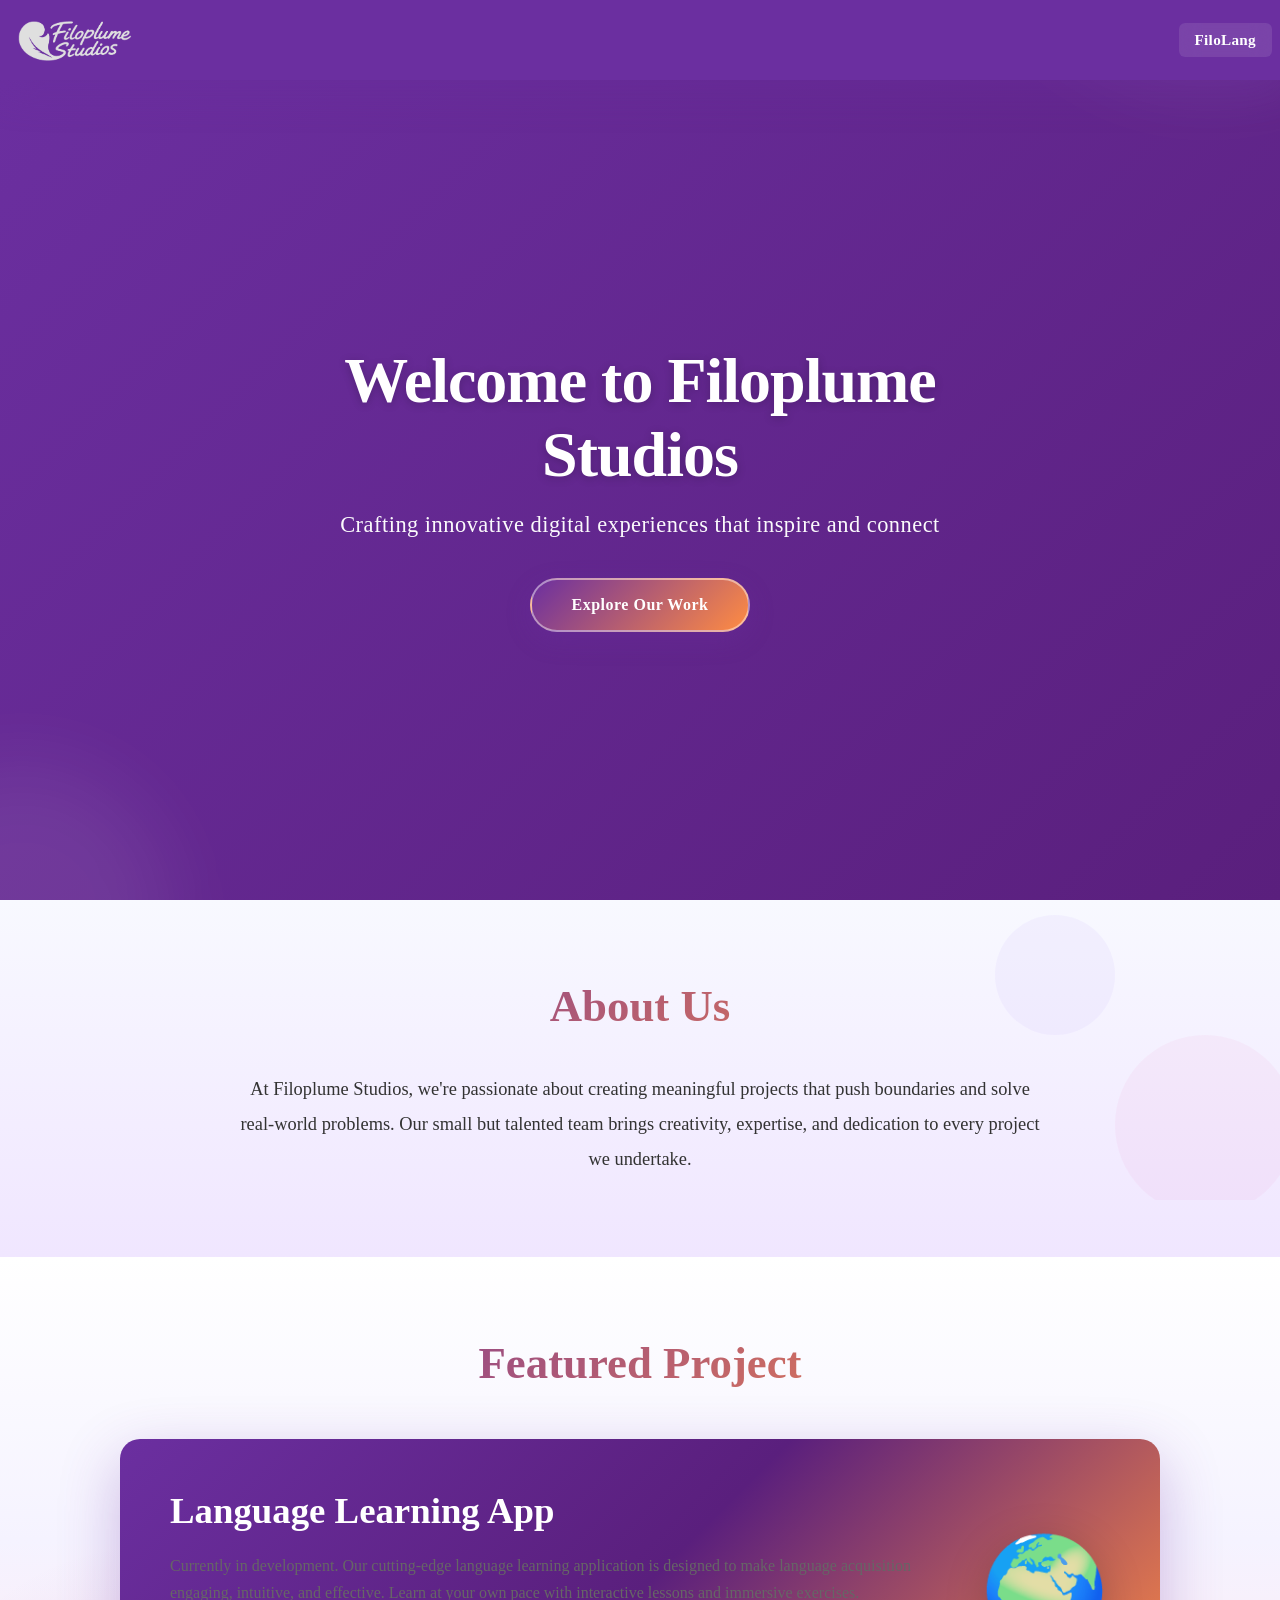
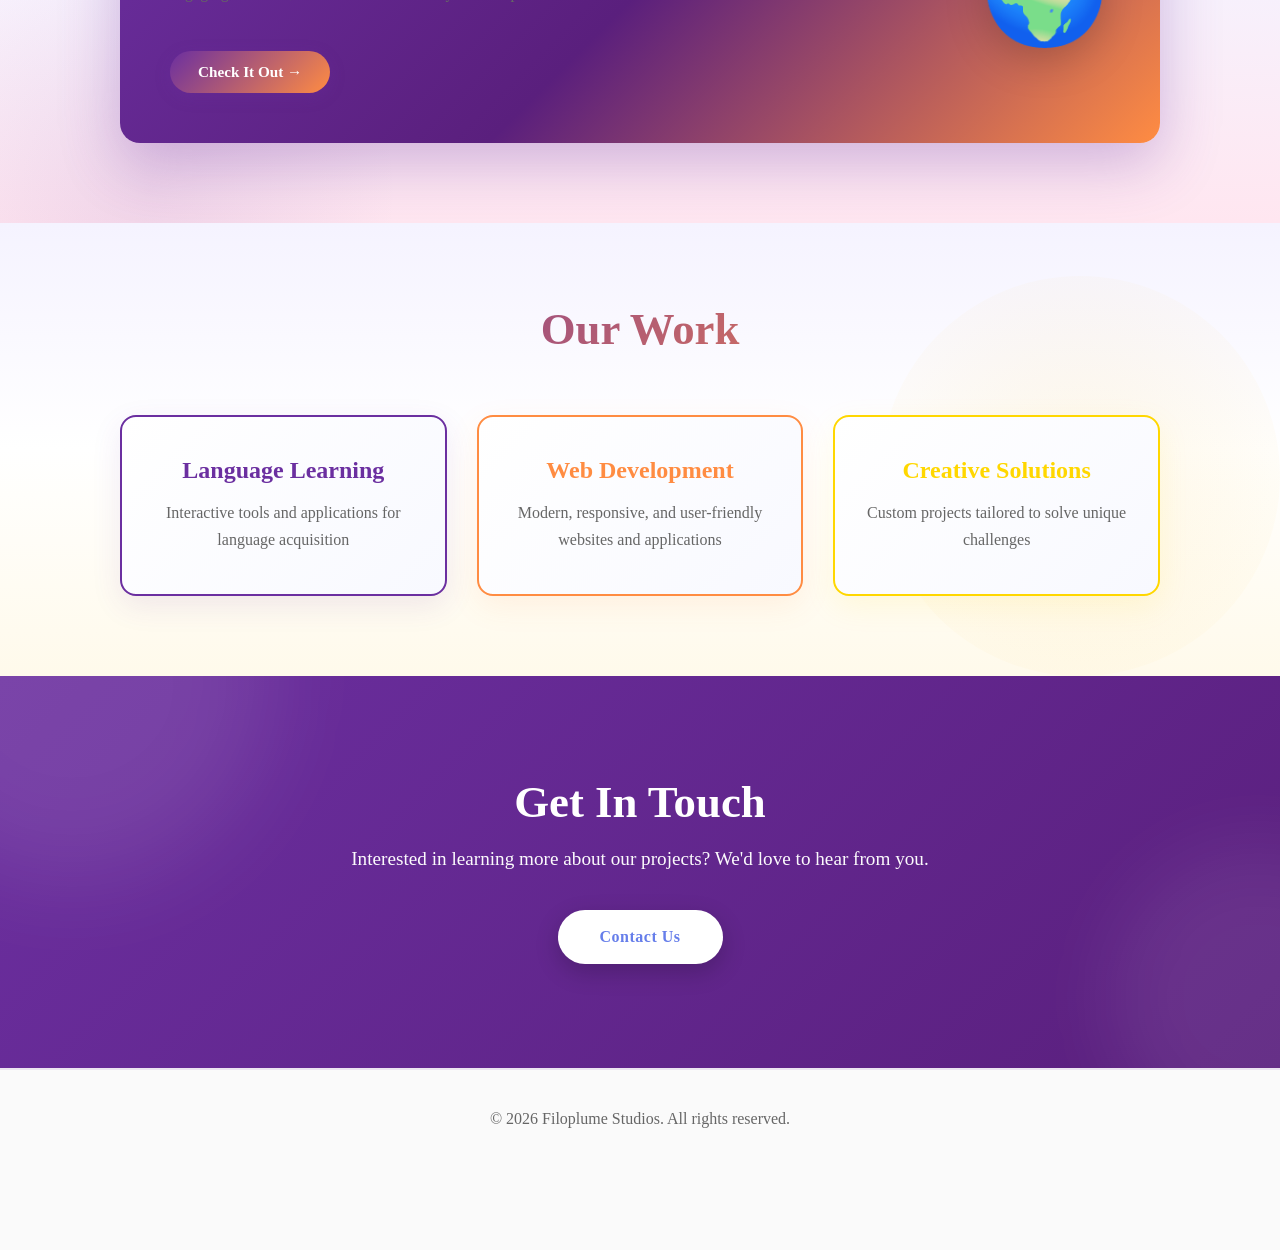
==== index.html @ db3746ba "Site updates: header layout, hero sizing, and study UI refinements" ====
<!DOCTYPE html>
<html lang="en" dir="ltr">
  <head>
    <meta charset="utf-8">
    <title>Filoplume</title>
    <!-- JQuery -->
    <script src="https://ajax.googleapis.com/ajax/libs/jquery/3.5.1/jquery.min.js"></script>
    <!-- Links -->
    <link rel="icon" href="images/favicon.png">
    <link rel="stylesheet" href="css/calico007.css">
    <link rel="stylesheet" href="css/main.css">
    <!-- scripts -->
    <script src="js/calico007.js"></script>
    <script src="js/main.js"></script>
  </head>
  <body>
    <header>
      <div>
        <h1>
          <a href="index.html" aria-label="Filoplume Studios home">
            <img src="images/filoplume-studios-title.png" alt="Filoplume Studios" class="header-title-image">
          </a>
        </h1>
      </div>
      <nav>
        <a href="pages/lang.html">FiloLang</a>
      </nav>
    </header>
    <main>
      <!-- Hero Section -->
      <section class="hero">
        <div class="hero-content">
          <h2>Welcome to Filoplume Studios</h2>
          <p>Crafting innovative digital experiences that inspire and connect</p>
          <a href="#projects" class="cta-button">Explore Our Work</a>
        </div>
      </section>

      <!-- About Section -->
      <section class="about">
        <div class="container">
          <h2>About Us</h2>
          <p>At Filoplume Studios, we're passionate about creating meaningful projects that push boundaries and solve real-world problems. Our small but talented team brings creativity, expertise, and dedication to every project we undertake.</p>
        </div>
      </section>

      <!-- Featured Project Section -->
      <section class="featured-project" id="projects">
        <div class="container">
          <h2>Featured Project</h2>
          <div class="project-card featured">
            <div class="project-content">
              <h3>Language Learning App</h3>
              <p>Currently in development. Our cutting-edge language learning application is designed to make language acquisition engaging, intuitive, and effective. Learn at your own pace with interactive lessons and immersive exercises.</p>
              <a href="pages/lang.html" class="project-link">Check It Out →</a>
            </div>
            <div class="project-icon">🌍</div>
          </div>
        </div>
      </section>

      <!-- Projects Grid Section -->
      <section class="projects-grid">
        <div class="container">
          <h2>Our Work</h2>
          <div class="grid">
            <div class="project-card">
              <h4>Language Learning</h4>
              <p>Interactive tools and applications for language acquisition</p>
            </div>
            <div class="project-card">
              <h4>Web Development</h4>
              <p>Modern, responsive, and user-friendly websites and applications</p>
            </div>
            <div class="project-card">
              <h4>Creative Solutions</h4>
              <p>Custom projects tailored to solve unique challenges</p>
            </div>
          </div>
        </div>
      </section>

      <!-- Call to Action Section -->
      <section class="cta-section">
        <div class="container">
          <h2>Get In Touch</h2>
          <p>Interested in learning more about our projects? We'd love to hear from you.</p>
          <a href="mailto:hello@filoplume.studio" class="cta-button">Contact Us</a>
        </div>
      </section>
    </main>

    <footer>
      <div class="container">
        <p>&copy; 2026 Filoplume Studios. All rights reserved.</p>
      </div>
    </footer>
  </body>
</html>
---- css/calico007.css ----
@import url("https://fonts.googleapis.com/css2?family=Raleway:wght@300;600&display=swap");
@import url("https://fonts.googleapis.com/css2?family=EB+Garamond:wght@400;700&display=swap");
* {
  margin: 0;
}

body {
  color: var(--main-text);
  min-height: 100vh;
  background-color: var(--main-background);
}

a {
  color: inherit;
  text-decoration: none;
}

header {
  position: fixed;
  width: 100%;
  top: 0;
  display: flex;
  flex-direction: column;
  align-items: center;
  padding: 10px 0;
  background-color: var(--header-background);
  border-bottom: 1px solid var(--light-text);
}
header h1 {
  margin: 0;
  margin-bottom: 5px;
}
header nav a {
  padding: 0 4px;
}

main {
  background-color: var(--main-background);
  padding-top: 120px;
  flex: auto;
}

footer {
  padding: 20px;
  min-height: 100px;
  min-width: 100px;
}

img {
  max-width: 100vw;
  max-height: 100vh;
}

/*# sourceMappingURL=calico007.css.map */
---- css/main.css ----
/* ============================================
   MODERN CREATIVE COLOR PALETTE
   ============================================ */
:root {
  --royal-purple: #6B2FA0;
  --vibrant-orange: #FF8C42;
  --gold-yellow: #FFD700;
  --deep-purple: #5A1F7D;
  --light-gold: #FFF8DC;
  --orange-accent: #FF6B35;
  --purple-accent: #8B3FA0;
  --header-height: 80px;
}

/* ============================================
   MODERN HEADER
   ============================================ */
header {
  background: #6B2FA0 !important;
  border-bottom: none !important;
  box-shadow: 0 10px 40px rgba(107, 47, 160, 0.3);
  padding: 15px 0 !important;
  position: fixed;
  width: 100%;
  top: 0;
  left: 0;
  right: 0;
  z-index: 1000;
  display: flex;
  flex-direction: row !important;
  flex-wrap: nowrap !important;
  align-items: center;
  justify-content: space-between;
  gap: 8px;
  padding-left: 8px !important;
  padding-right: 8px !important;
  box-sizing: border-box;
}

header h1 {
  margin: 0 !important;
  font-size: 1.8rem;
  font-weight: 700;
  letter-spacing: -0.5px;
}

header > div {
  display: flex;
  align-items: center;
  margin-right: auto;
}

.header-title-image {
  display: block;
  height: 50px;
  width: auto;
  max-width: min(300px, 54vw);
  object-fit: contain;
  object-position: left center;
  margin-left: 6px;
}

header h1 a {
  background: linear-gradient(135deg, white 0%, rgba(255, 255, 255, 0.95) 100%);
  -webkit-background-clip: text;
  -webkit-text-fill-color: transparent;
  background-clip: text;
  transition: all 0.3s ease;
  text-decoration: none;
  font-weight: 700;
}

header h1 a:hover {
  filter: brightness(1.1);
}

header nav {
  display: flex;
  gap: 10px;
  margin-left: 8px;
  flex-shrink: 0;
  justify-content: flex-end;
}

@media (max-width: 768px) {
  header {
    padding-left: 6px !important;
    padding-right: 6px !important;
    gap: 8px;
  }

  .header-title-image {
    height: 36px;
    max-width: min(200px, 52vw);
    margin-left: 4px;
  }

  header nav a {
    padding: 7px 9px;
    font-size: 0.84rem;
  }
}

header nav a {
  color: white;
  text-decoration: none;
  font-weight: 600;
  padding: 8px 16px;
  border-radius: 6px;
  transition: all 0.3s cubic-bezier(0.4, 0, 0.2, 1);
  font-size: 0.95rem;
  letter-spacing: 0.3px;
  position: relative;
  overflow: hidden;
  background: rgba(255, 255, 255, 0.1);
  backdrop-filter: blur(10px);
}

header nav a::before {
  content: '';
  position: absolute;
  top: 50%;
  left: 50%;
  width: 0;
  height: 0;
  border-radius: 50%;
  background: rgba(255, 255, 255, 0.3);
  transform: translate(-50%, -50%);
  transition: width 0.6s ease, height 0.6s ease;
}

header nav a:hover::before {
  width: 300px;
  height: 300px;
}

header nav a:hover {
  background: rgba(255, 255, 255, 0.25);
  transform: translateY(-2px);
  box-shadow: 0 8px 16px rgba(0, 0, 0, 0.2);
}

/* Container */
.container {
  max-width: 1040px;
  margin: 0 auto;
  padding: 0 20px;
}

/* ============================================
   HERO SECTION - MODERN GRADIENT BACKGROUND
   ============================================ */
.hero {
  background: linear-gradient(135deg, #6B2FA0 0%, #5A1F7D 25%, #FF8C42 50%, #FFD700 75%, #FF6B35 100%);
  background-size: 400% 400%;
  animation: gradient-shift 15s ease infinite;
  color: white;
  padding: 28px 20px;
  text-align: center;
  height: calc(100dvh - var(--header-height));
  min-height: calc(100dvh - var(--header-height));
  display: flex;
  align-items: center;
  justify-content: center;
  position: relative;
  overflow: hidden;
  box-sizing: border-box;
}

main {
  padding-top: var(--header-height) !important;
}

.hero::before {
  content: '';
  position: absolute;
  top: -50%;
  right: -10%;
  width: 400px;
  height: 400px;
  background: rgba(255, 255, 255, 0.1);
  border-radius: 50%;
  filter: blur(50px);
}

.hero::after {
  content: '';
  position: absolute;
  bottom: -20%;
  left: -10%;
  width: 300px;
  height: 300px;
  background: rgba(255, 255, 255, 0.08);
  border-radius: 50%;
  filter: blur(40px);
}

@keyframes gradient-shift {
  0% { background-position: 0% 50%; }
  50% { background-position: 100% 50%; }
  100% { background-position: 0% 50%; }
}

.hero-content {
  max-width: 700px;
  position: relative;
  z-index: 1;
  animation: fade-up 0.8s ease;
}

@keyframes fade-up {
  from {
    opacity: 0;
    transform: translateY(30px);
  }
  to {
    opacity: 1;
    transform: translateY(0);
  }
}

.hero h2 {
  font-size: 4rem;
  margin-bottom: 20px;
  font-weight: 700;
  letter-spacing: -1px;
  text-shadow: 0 2px 10px rgba(0, 0, 0, 0.2);
}

.hero p {
  font-size: 1.4rem;
  margin-bottom: 40px;
  opacity: 0.98;
  font-weight: 300;
  letter-spacing: 0.5px;
}

/* ============================================
   ABOUT SECTION - SOFT GRADIENT
   ============================================ */
.about {
  padding: 80px 20px;
  background: linear-gradient(180deg, #f8f9ff 0%, #f0e6ff 100%);
  position: relative;
}

.about::before {
  content: '';
  position: absolute;
  top: 0;
  right: 0;
  width: 300px;
  height: 300px;
  background: url('data:image/svg+xml,<svg xmlns="http://www.w3.org/2000/svg" viewBox="0 0 100 100"><circle cx="25" cy="25" r="20" fill="%238B5CF6" opacity="0.1"/><circle cx="75" cy="75" r="30" fill="%23EC4899" opacity="0.1"/></svg>');
  opacity: 0.5;
  pointer-events: none;
}

.about h2 {
  font-size: 2.8rem;
  margin-bottom: 40px;
  text-align: center;
  background: linear-gradient(135deg, #6B2FA0 0%, #FF8C42 100%);
  -webkit-background-clip: text;
  -webkit-text-fill-color: transparent;
  background-clip: text;
  font-weight: 700;
}

.about p {
  font-size: 1.15rem;
  line-height: 1.9;
  text-align: center;
  max-width: 800px;
  margin: 0 auto;
  color: #333;
  font-weight: 400;
}

/* ============================================
   FEATURED PROJECT SECTION
   ============================================ */
.featured-project {
  padding: 80px 20px;
  background: linear-gradient(180deg, #ffffff 0%, #f5f3ff 50%, #ffe6f0 100%);
  position: relative;
}

.featured-project::before {
  content: '';
  position: absolute;
  top: 50%;
  left: -100px;
  width: 500px;
  height: 500px;
  background: radial-gradient(circle, rgba(107, 47, 160, 0.1) 0%, transparent 70%);
  border-radius: 50%;
  pointer-events: none;
}

.featured-project h2 {
  font-size: 2.8rem;
  margin-bottom: 50px;
  text-align: center;
  background: linear-gradient(135deg, #6B2FA0 0%, #FF8C42 100%);
  -webkit-background-clip: text;
  -webkit-text-fill-color: transparent;
  background-clip: text;
  font-weight: 700;
}

.project-card.featured {
  display: flex;
  align-items: center;
  justify-content: space-between;
  background: linear-gradient(135deg, #6B2FA0 0%, #5A1F7D 50%, #FF8C42 100%);
  border: none;
  border-radius: 20px;
  padding: 50px;
  gap: 50px;
  box-shadow: 0 20px 60px rgba(107, 47, 160, 0.3);
  transition: all 0.4s cubic-bezier(0.4, 0, 0.2, 1);
  position: relative;
  overflow: hidden;
}

.project-card.featured::before {
  content: '';
  position: absolute;
  top: -50%;
  right: -50%;
  width: 400px;
  height: 400px;
  background: radial-gradient(circle, rgba(255, 255, 255, 0.1), transparent);
  border-radius: 50%;
  pointer-events: none;
}

.project-card.featured:hover {
  transform: translateY(-10px) scale(1.02);
  box-shadow: 0 30px 80px rgba(107, 47, 160, 0.4);
}

.project-content {
  flex: 1;
  position: relative;
  z-index: 1;
}

.project-content h3 {
  font-size: 2.3rem;
  margin-bottom: 20px;
  color: white;
  font-weight: 700;
}

.project-content p {
  font-size: 1.05rem;
  line-height: 1.8;
  color: rgba(255, 255, 255, 0.95);
  margin-bottom: 25px;
  font-weight: 300;
}

.project-icon {
  font-size: 6.5rem;
  flex-shrink: 0;
  filter: drop-shadow(0 10px 20px rgba(0, 0, 0, 0.2));
  animation: float 3s ease-in-out infinite;
}

@keyframes float {
  0%, 100% { transform: translateY(0px); }
  50% { transform: translateY(-20px); }
}

/* ============================================
   PROJECTS GRID SECTION
   ============================================ */
.projects-grid {
  padding: 80px 20px;
  background: linear-gradient(180deg, #f5f3ff 0%, #ffffff 50%, #fffaeb 100%);
  position: relative;
}

.projects-grid::after {
  content: '';
  position: absolute;
  bottom: 0;
  right: 0;
  width: 400px;
  height: 400px;
  background: radial-gradient(circle, rgba(251, 191, 36, 0.1), transparent);
  border-radius: 50%;
  pointer-events: none;
}

.projects-grid h2 {
  font-size: 2.8rem;
  margin-bottom: 60px;
  text-align: center;
  background: linear-gradient(135deg, #6B2FA0 0%, #FF8C42 100%);
  -webkit-background-clip: text;
  -webkit-text-fill-color: transparent;
  background-clip: text;
  font-weight: 700;
}

.grid {
  display: grid;
  grid-template-columns: repeat(auto-fit, minmax(280px, 1fr));
  gap: 30px;
  position: relative;
  z-index: 1;
}

.grid .project-card {
  background: linear-gradient(135deg, #ffffff 0%, #f8f9ff 100%);
  border: 2px solid transparent;
  border-radius: 16px;
  padding: 40px 30px;
  text-align: center;
  transition: all 0.4s cubic-bezier(0.4, 0, 0.2, 1);
  position: relative;
  overflow: hidden;
  background-clip: padding-box;
}

.grid .project-card::before {
  content: '';
  position: absolute;
  top: 0;
  left: 0;
  right: 0;
  bottom: 0;
  background: linear-gradient(135deg, 
    rgba(102, 126, 234, 0.05) 0%, 
    rgba(240, 147, 251, 0.05) 100%);
  opacity: 0;
  transition: opacity 0.4s ease;
  border-radius: 16px;
}

.grid .project-card:nth-child(1) {
  border-color: #6B2FA0;
  box-shadow: 0 10px 30px rgba(107, 47, 160, 0.1);
}

.grid .project-card:nth-child(2) {
  border-color: #FF8C42;
  box-shadow: 0 10px 30px rgba(255, 140, 66, 0.1);
}

.grid .project-card:nth-child(3) {
  border-color: #FFD700;
  box-shadow: 0 10px 30px rgba(255, 215, 0, 0.1);
}

.grid .project-card:hover {
  transform: translateY(-15px);
  border-color: currentColor;
}

.grid .project-card:hover::before {
  opacity: 1;
}

.grid .project-card:nth-child(1):hover {
  box-shadow: 0 25px 50px rgba(107, 47, 160, 0.25);
}

.grid .project-card:nth-child(2):hover {
  box-shadow: 0 25px 50px rgba(255, 140, 66, 0.25);
}

.grid .project-card:nth-child(3):hover {
  box-shadow: 0 25px 50px rgba(255, 215, 0, 0.25);
}

.project-card h4 {
  font-size: 1.5rem;
  margin-bottom: 15px;
  color: #333;
  font-weight: 700;
  position: relative;
  z-index: 1;
}

.grid .project-card:nth-child(1) h4 {
  color: #6B2FA0;
}

.grid .project-card:nth-child(2) h4 {
  color: #FF8C42;
}

.grid .project-card:nth-child(3) h4 {
  color: #FFD700;
}

.project-card p {
  font-size: 1rem;
  line-height: 1.7;
  color: #666;
  opacity: 1;
  position: relative;
  z-index: 1;
}

/* ============================================
   CALL TO ACTION BUTTONS
   ============================================ */
.cta-button {
  display: inline-block;
  background: linear-gradient(135deg, #6B2FA0 0%, #FF8C42 100%);
  color: white;
  padding: 16px 40px;
  border-radius: 50px;
  text-decoration: none;
  font-weight: 700;
  transition: all 0.4s cubic-bezier(0.4, 0, 0.2, 1);
  border: 2px solid transparent;
  font-size: 1rem;
  letter-spacing: 0.5px;
  position: relative;
  overflow: hidden;
  box-shadow: 0 8px 24px rgba(107, 47, 160, 0.3);
}

.hero .cta-button {
  border: 2px solid rgba(255, 255, 255, 0.45);
}

.hero .cta-button:hover {
  border-color: rgba(255, 255, 255, 0.7);
}

.cta-button::before {
  content: '';
  position: absolute;
  top: 0;
  left: -100%;
  width: 100%;
  height: 100%;
  background: linear-gradient(90deg, transparent, rgba(255, 255, 255, 0.3), transparent);
  transition: left 0.6s ease;
}

.cta-button:hover::before {
  left: 100%;
}

.cta-button:hover {
  transform: translateY(-3px);
  box-shadow: 0 12px 32px rgba(107, 47, 160, 0.4);
}

.project-link {
  display: inline-block;
  background: linear-gradient(135deg, #6B2FA0 0%, #FF8C42 100%);
  color: white;
  text-decoration: none;
  font-weight: 700;
  margin-top: 20px;
  padding: 12px 28px;
  border-radius: 50px;
  transition: all 0.3s ease;
  font-size: 0.95rem;
  box-shadow: 0 4px 15px rgba(107, 47, 160, 0.25);
}

.project-link:hover {
  transform: translateX(5px);
  box-shadow: 0 8px 24px rgba(107, 47, 160, 0.35);
}

/* ============================================
   CTA SECTION - VIBRANT FINALE
   ============================================ */
.cta-section {
  padding: 100px 20px;
  background: linear-gradient(135deg, #6B2FA0 0%, #5A1F7D 25%, #FF8C42 50%, #FFD700 75%, #FF6B35 100%);
  background-size: 400% 400%;
  animation: gradient-shift 15s ease infinite;
  color: white;
  text-align: center;
  position: relative;
  overflow: hidden;
}

.cta-section::before {
  content: '';
  position: absolute;
  top: -50%;
  left: -10%;
  width: 400px;
  height: 400px;
  background: rgba(255, 255, 255, 0.1);
  border-radius: 50%;
  filter: blur(50px);
}

.cta-section::after {
  content: '';
  position: absolute;
  bottom: -20%;
  right: -10%;
  width: 300px;
  height: 300px;
  background: rgba(255, 255, 255, 0.08);
  border-radius: 50%;
  filter: blur(40px);
}

.cta-section h2 {
  font-size: 2.8rem;
  margin-bottom: 20px;
  font-weight: 700;
  position: relative;
  z-index: 1;
}

.cta-section p {
  font-size: 1.2rem;
  margin-bottom: 40px;
  opacity: 0.98;
  position: relative;
  z-index: 1;
  font-weight: 300;
}

.cta-section .cta-button {
  background: white;
  color: #667eea;
  box-shadow: 0 8px 24px rgba(0, 0, 0, 0.2);
}

.cta-section .cta-button:hover {
  background: rgba(255, 255, 255, 0.95);
  box-shadow: 0 12px 32px rgba(0, 0, 0, 0.3);
}

/* ============================================
   FOOTER
   ============================================ */
footer {
  padding: 40px 20px;
  text-align: center;
  border-top: 2px solid rgba(107, 47, 160, 0.1);
  color: #666;
  background: #fafafa;
  font-weight: 500;
}

footer p {
  margin: 0;
}

/* ============================================
   RESPONSIVE DESIGN
   ============================================ */
@media (max-width: 768px) {
  :root {
    --header-height: 64px;
  }

  .hero {
    padding: 20px 16px;
    height: calc(100dvh - var(--header-height));
    min-height: calc(100dvh - var(--header-height));
  }

  .hero h2 {
    font-size: 2.3rem;
  }

  .hero p {
    font-size: 1.1rem;
  }

  .project-card.featured {
    flex-direction: column;
    padding: 30px;
    gap: 20px;
  }

  .project-icon {
    font-size: 4rem;
  }

  .about h2,
  .featured-project h2,
  .projects-grid h2,
  .cta-section h2 {
    font-size: 1.8rem;
  }

  .project-content h3 {
    font-size: 1.6rem;
  }

  .project-card h4 {
    font-size: 1.2rem;
  }
}

/*# sourceMappingURL=main.css.map */
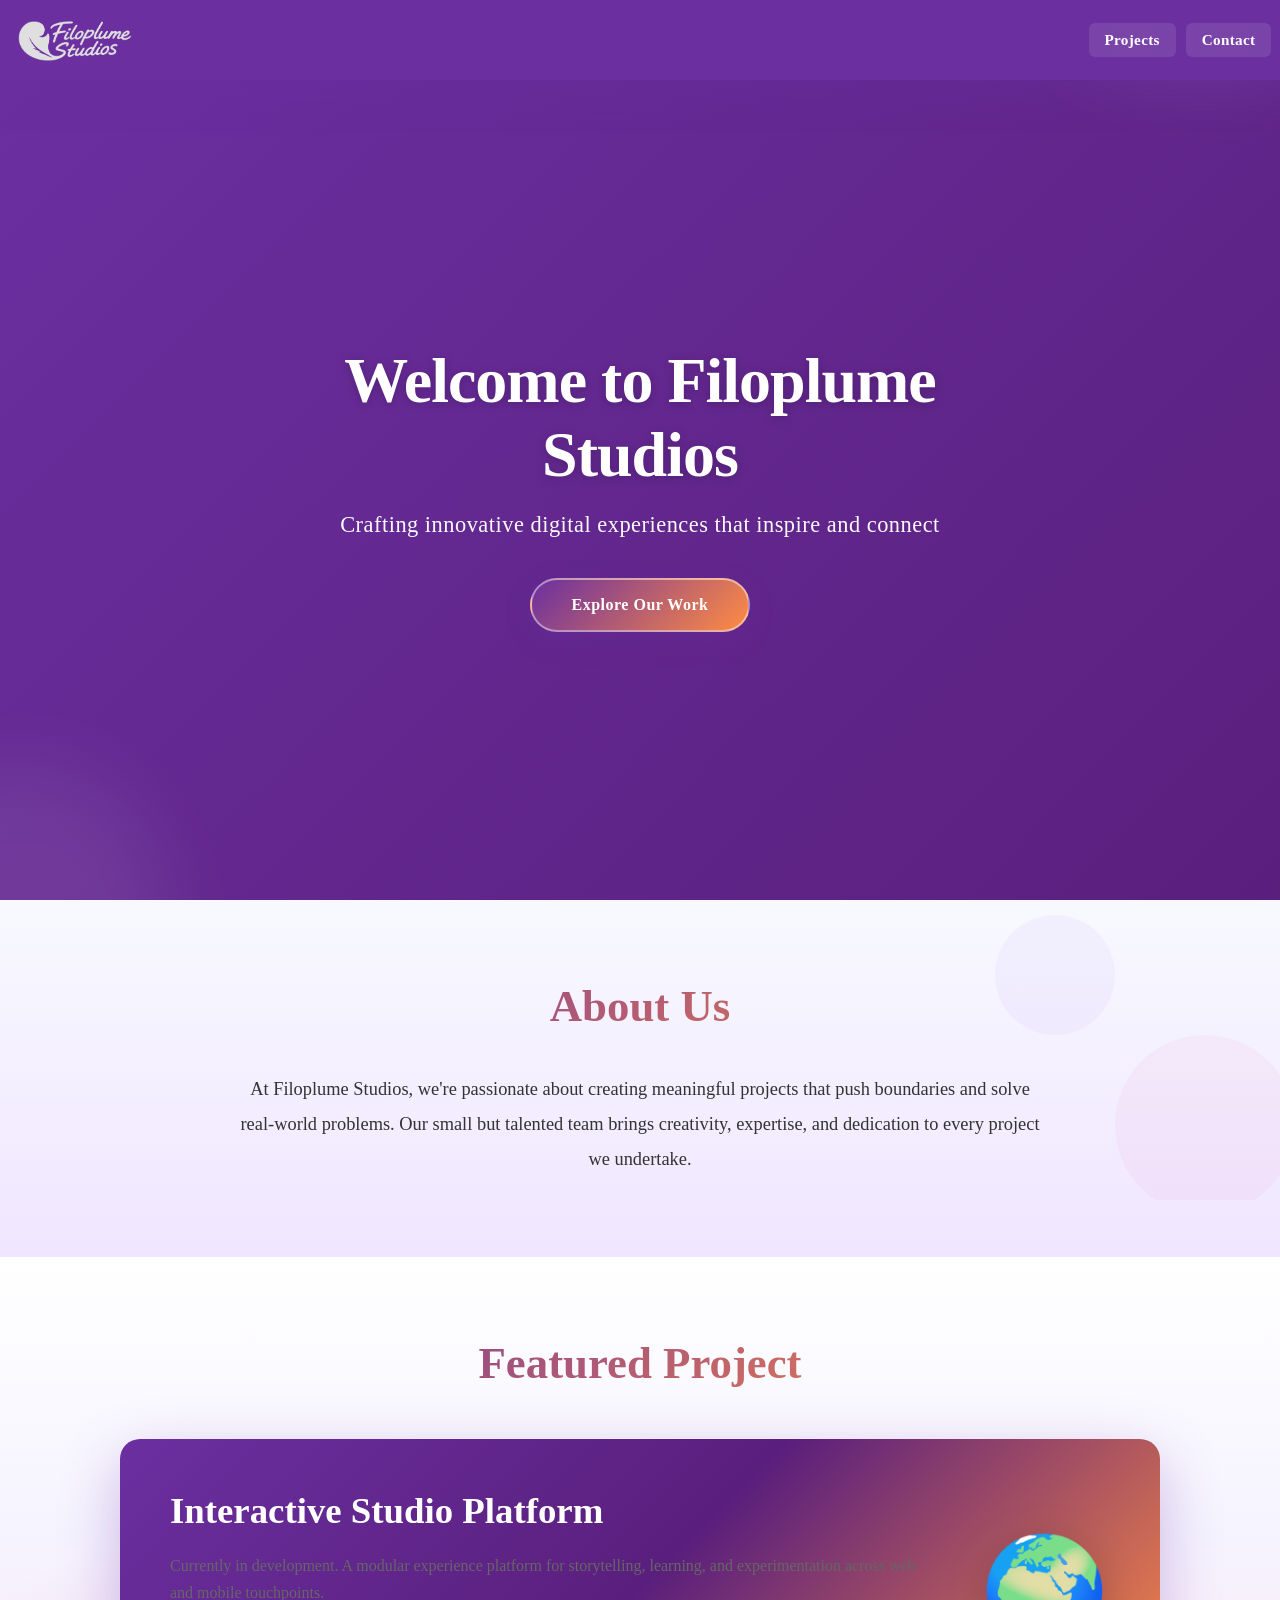
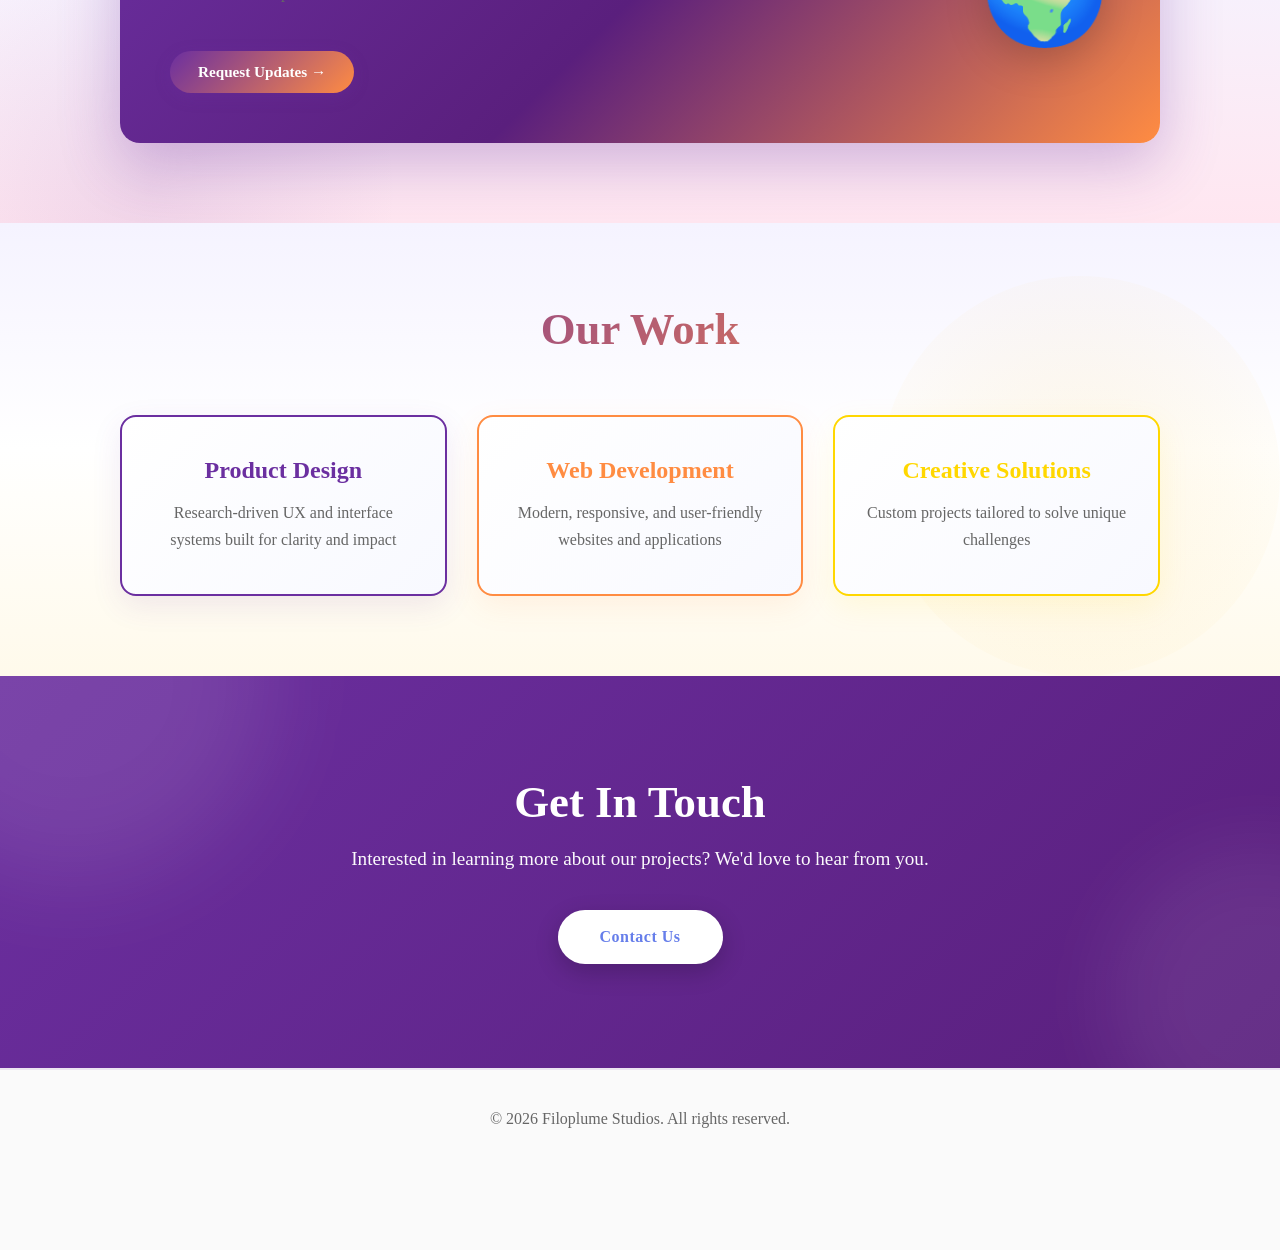
==== commit dd8b1827: "Separate Quillexica app and decouple from Filoplume main site" ====
--- a/index.html
+++ b/index.html
@@ -2,7 +2,8 @@
 <html lang="en" dir="ltr">
   <head>
     <meta charset="utf-8">
-    <title>Filoplume</title>
+    <meta name="viewport" content="width=device-width, initial-scale=1.0">
+    <title>Filoplume Studios</title>
     <!-- JQuery -->
     <script src="https://ajax.googleapis.com/ajax/libs/jquery/3.5.1/jquery.min.js"></script>
     <!-- Links -->
@@ -23,7 +24,8 @@
         </h1>
       </div>
       <nav>
-        <a href="pages/lang.html">FiloLang</a>
+        <a href="#projects">Projects</a>
+        <a href="#contact">Contact</a>
       </nav>
     </header>
     <main>
@@ -50,9 +52,9 @@
           <h2>Featured Project</h2>
           <div class="project-card featured">
             <div class="project-content">
-              <h3>Language Learning App</h3>
-              <p>Currently in development. Our cutting-edge language learning application is designed to make language acquisition engaging, intuitive, and effective. Learn at your own pace with interactive lessons and immersive exercises.</p>
-              <a href="pages/lang.html" class="project-link">Check It Out →</a>
+              <h3>Interactive Studio Platform</h3>
+              <p>Currently in development. A modular experience platform for storytelling, learning, and experimentation across web and mobile touchpoints.</p>
+              <a href="#contact" class="project-link">Request Updates →</a>
             </div>
             <div class="project-icon">🌍</div>
           </div>
@@ -65,8 +67,8 @@
           <h2>Our Work</h2>
           <div class="grid">
             <div class="project-card">
-              <h4>Language Learning</h4>
-              <p>Interactive tools and applications for language acquisition</p>
+              <h4>Product Design</h4>
+              <p>Research-driven UX and interface systems built for clarity and impact</p>
             </div>
             <div class="project-card">
               <h4>Web Development</h4>
@@ -81,7 +83,7 @@
       </section>
 
       <!-- Call to Action Section -->
-      <section class="cta-section">
+      <section class="cta-section" id="contact">
         <div class="container">
           <h2>Get In Touch</h2>
           <p>Interested in learning more about our projects? We'd love to hear from you.</p>
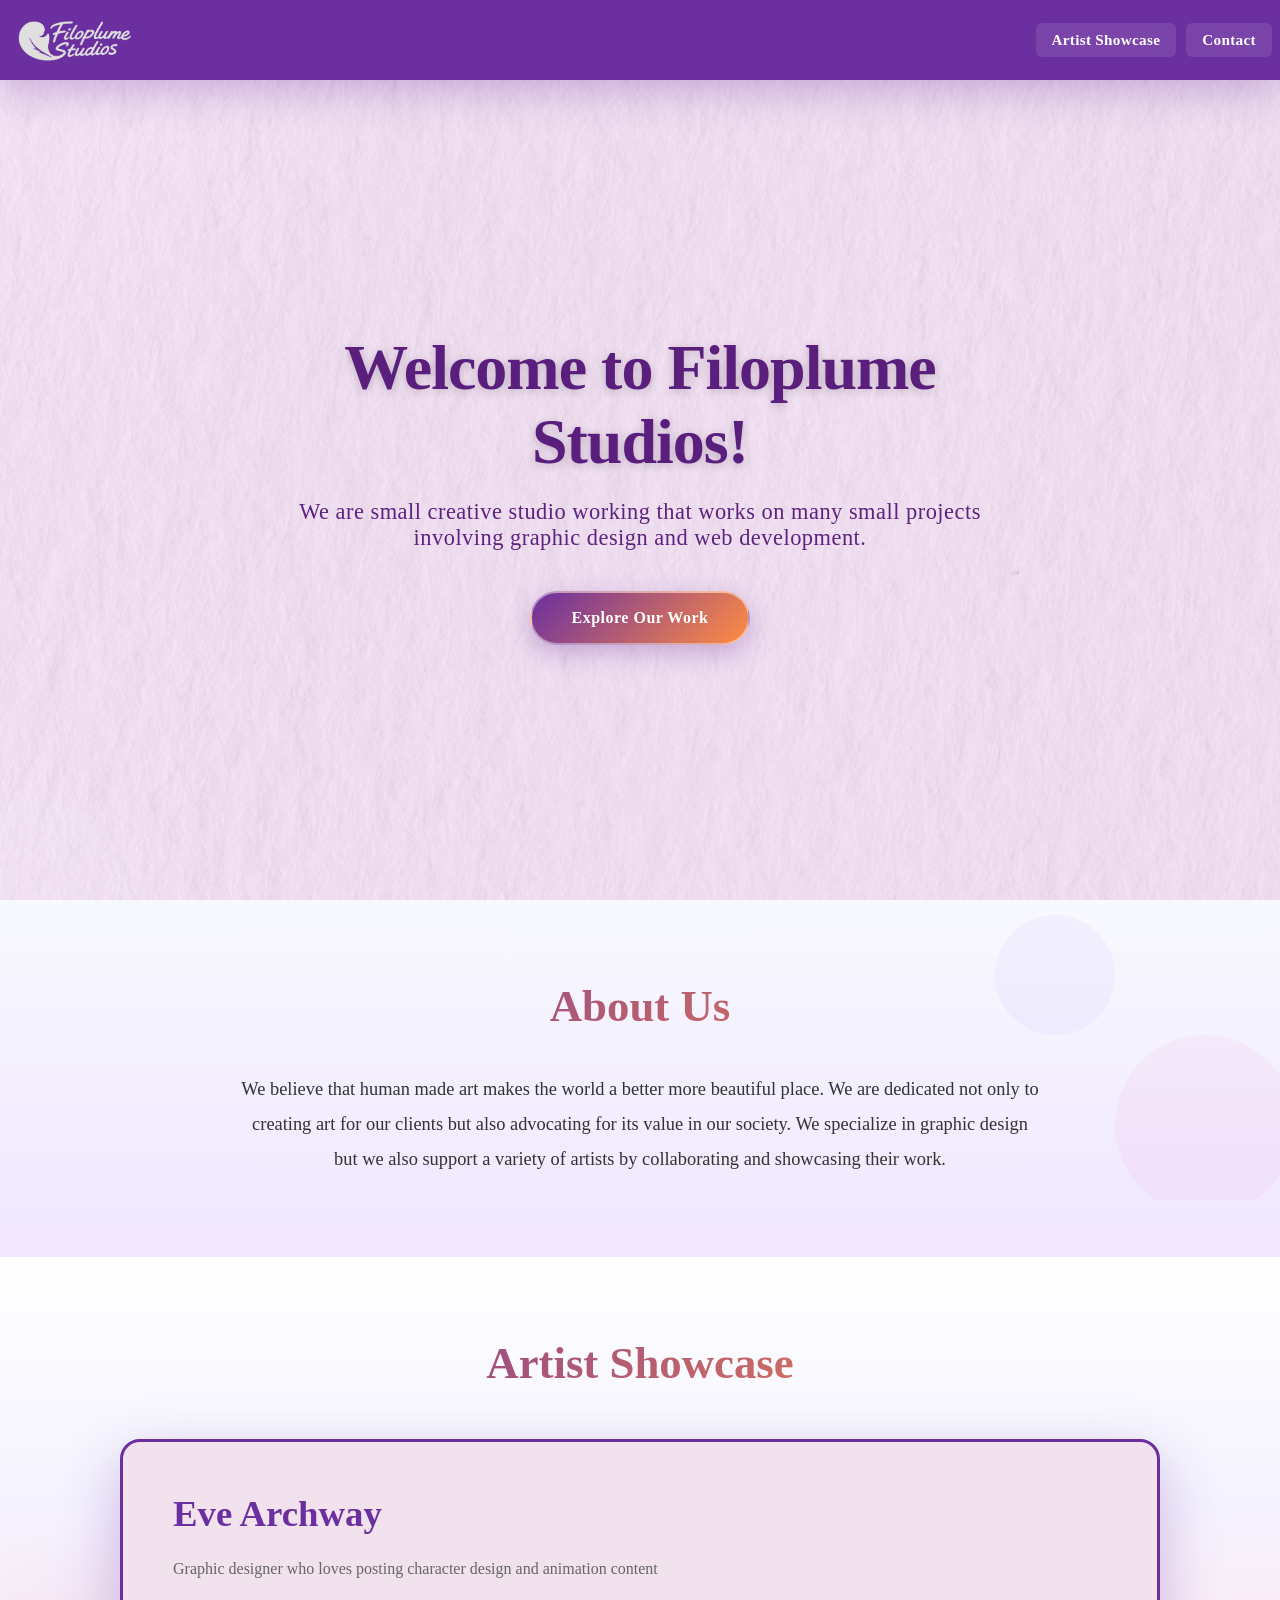
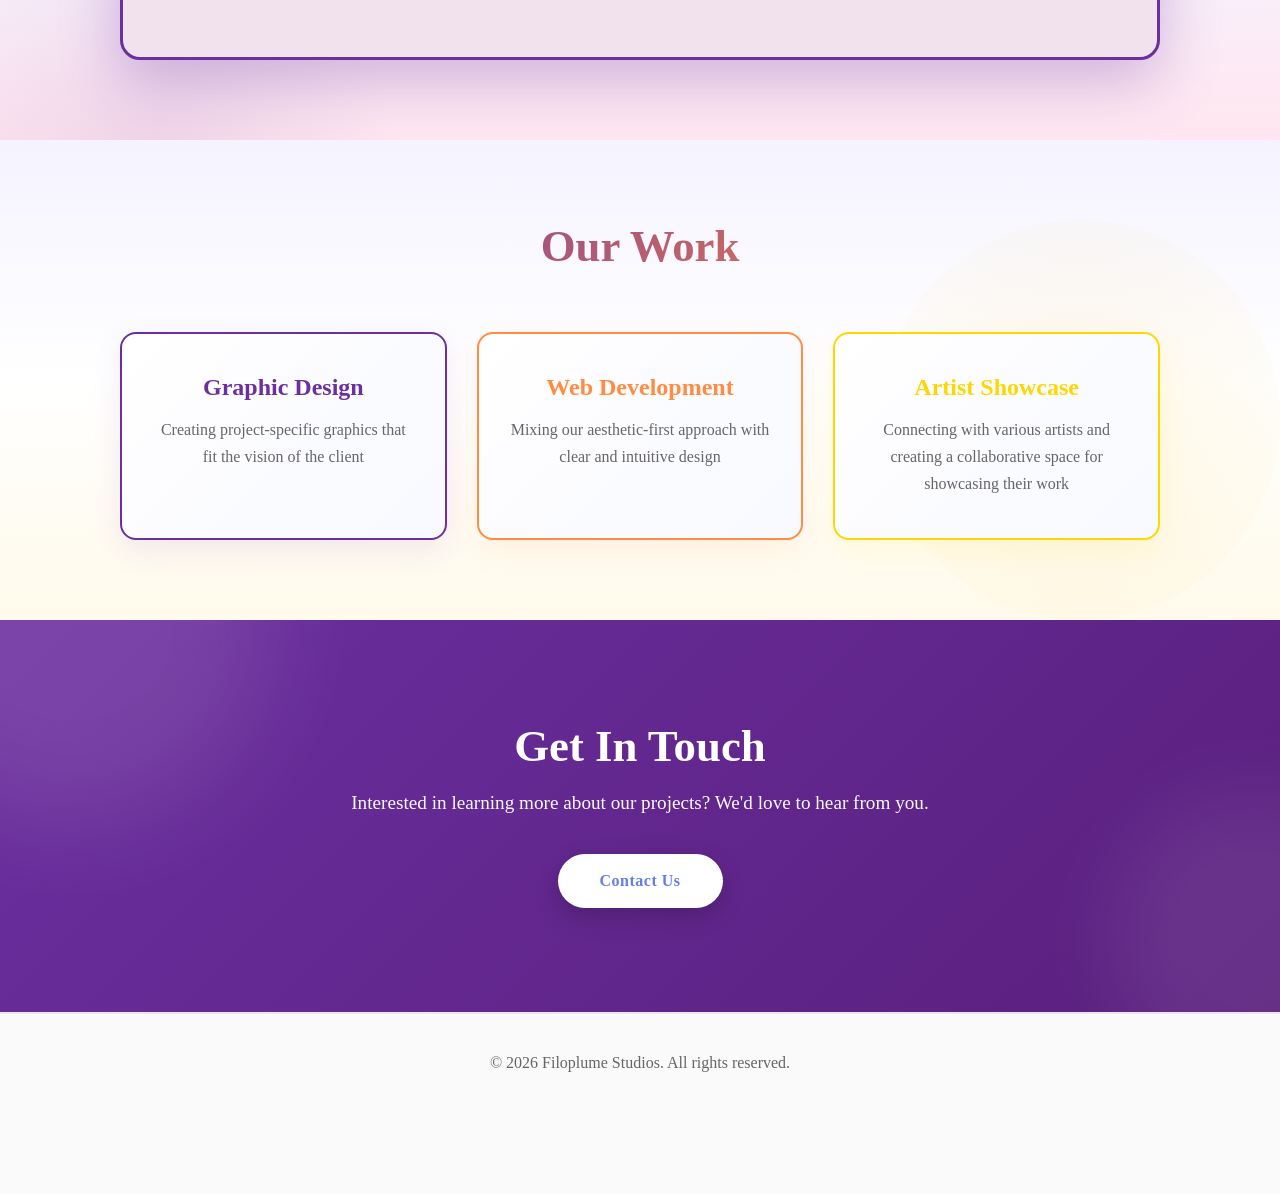
==== commit dbc8937f: "Rephrase front page and add artist showcase" ====
--- a/index.html
+++ b/index.html
@@ -24,7 +24,7 @@
         </h1>
       </div>
       <nav>
-        <a href="#projects">Projects</a>
+        <a href="#artist-showcase">Artist Showcase</a>
         <a href="#contact">Contact</a>
       </nav>
     </header>
@@ -32,8 +32,8 @@
       <!-- Hero Section -->
       <section class="hero">
         <div class="hero-content">
-          <h2>Welcome to Filoplume Studios</h2>
-          <p>Crafting innovative digital experiences that inspire and connect</p>
+          <h2>Welcome to Filoplume Studios!</h2>
+          <p>We are small creative studio working that works on many small projects involving graphic design and web development.</p>
           <a href="#projects" class="cta-button">Explore Our Work</a>
         </div>
       </section>
@@ -42,21 +42,19 @@
       <section class="about">
         <div class="container">
           <h2>About Us</h2>
-          <p>At Filoplume Studios, we're passionate about creating meaningful projects that push boundaries and solve real-world problems. Our small but talented team brings creativity, expertise, and dedication to every project we undertake.</p>
+          <p>We believe that human made art makes the world a better more beautiful place. We are dedicated not only to creating art for our clients but also advocating for its value in our society. We specialize in graphic design but we also support a variety of artists by collaborating and showcasing their work.</p>
         </div>
       </section>
 
-      <!-- Featured Project Section -->
-      <section class="featured-project" id="projects">
+      <!-- Featured Artist Section -->
+      <section class="featured-artist" id="artist-showcase">
         <div class="container">
-          <h2>Featured Project</h2>
+          <h2>Artist Showcase</h2>
           <div class="project-card featured">
             <div class="project-content">
-              <h3>Interactive Studio Platform</h3>
-              <p>Currently in development. A modular experience platform for storytelling, learning, and experimentation across web and mobile touchpoints.</p>
-              <a href="#contact" class="project-link">Request Updates →</a>
+              <h3>Eve Archway</h3>
+              <p>Graphic designer who loves posting character design and animation content</p>
             </div>
-            <div class="project-icon">🌍</div>
           </div>
         </div>
       </section>
@@ -67,16 +65,16 @@
           <h2>Our Work</h2>
           <div class="grid">
             <div class="project-card">
-              <h4>Product Design</h4>
-              <p>Research-driven UX and interface systems built for clarity and impact</p>
+              <h4>Graphic Design</h4>
+              <p>Creating project-specific graphics that fit the vision of the client</p>
             </div>
             <div class="project-card">
               <h4>Web Development</h4>
-              <p>Modern, responsive, and user-friendly websites and applications</p>
+              <p>Mixing our aesthetic-first approach with clear and intuitive design</p>
             </div>
             <div class="project-card">
-              <h4>Creative Solutions</h4>
-              <p>Custom projects tailored to solve unique challenges</p>
+              <h4>Artist Showcase</h4>
+              <p>Connecting with various artists and creating a collaborative space for showcasing their work</p>
             </div>
           </div>
         </div>
@@ -87,7 +85,7 @@
         <div class="container">
           <h2>Get In Touch</h2>
           <p>Interested in learning more about our projects? We'd love to hear from you.</p>
-          <a href="mailto:hello@filoplume.studio" class="cta-button">Contact Us</a>
+          <a href="mailto:hello@filoplume.studio" class="cta-button" id="contact-button">Contact Us</a>
         </div>
       </section>
     </main>
--- a/css/main.css
+++ b/css/main.css
@@ -100,7 +100,6 @@
     font-size: 0.84rem;
   }
 }
-
 header nav a {
   color: white;
   text-decoration: none;
@@ -117,7 +116,7 @@
 }
 
 header nav a::before {
-  content: '';
+  content: "";
   position: absolute;
   top: 50%;
   left: 50%;
@@ -151,10 +150,8 @@
    HERO SECTION - MODERN GRADIENT BACKGROUND
    ============================================ */
 .hero {
-  background: linear-gradient(135deg, #6B2FA0 0%, #5A1F7D 25%, #FF8C42 50%, #FFD700 75%, #FF6B35 100%);
-  background-size: 400% 400%;
-  animation: gradient-shift 15s ease infinite;
-  color: white;
+  background-image: linear-gradient(rgba(240, 205, 242, 0.5), rgba(240, 205, 242, 0.5)), url(../images/paper-texture-horizontal.jpg);
+  color: var(--deep-purple);
   padding: 28px 20px;
   text-align: center;
   height: calc(100dvh - var(--header-height));
@@ -172,7 +169,7 @@
 }
 
 .hero::before {
-  content: '';
+  content: "";
   position: absolute;
   top: -50%;
   right: -10%;
@@ -184,7 +181,7 @@
 }
 
 .hero::after {
-  content: '';
+  content: "";
   position: absolute;
   bottom: -20%;
   left: -10%;
@@ -196,11 +193,16 @@
 }
 
 @keyframes gradient-shift {
-  0% { background-position: 0% 50%; }
-  50% { background-position: 100% 50%; }
-  100% { background-position: 0% 50%; }
-}
-
+  0% {
+    background-position: 0% 50%;
+  }
+  50% {
+    background-position: 100% 50%;
+  }
+  100% {
+    background-position: 0% 50%;
+  }
+}
 .hero-content {
   max-width: 700px;
   position: relative;
@@ -218,7 +220,6 @@
     transform: translateY(0);
   }
 }
-
 .hero h2 {
   font-size: 4rem;
   margin-bottom: 20px;
@@ -245,7 +246,7 @@
 }
 
 .about::before {
-  content: '';
+  content: "";
   position: absolute;
   top: 0;
   right: 0;
@@ -278,16 +279,16 @@
 }
 
 /* ============================================
-   FEATURED PROJECT SECTION
-   ============================================ */
-.featured-project {
+   FEATURED ARTIST SECTION
+   ============================================ */
+.featured-artist {
   padding: 80px 20px;
   background: linear-gradient(180deg, #ffffff 0%, #f5f3ff 50%, #ffe6f0 100%);
   position: relative;
 }
 
-.featured-project::before {
-  content: '';
+.featured-artist::before {
+  content: "";
   position: absolute;
   top: 50%;
   left: -100px;
@@ -298,7 +299,7 @@
   pointer-events: none;
 }
 
-.featured-project h2 {
+.featured-artist h2 {
   font-size: 2.8rem;
   margin-bottom: 50px;
   text-align: center;
@@ -313,8 +314,8 @@
   display: flex;
   align-items: center;
   justify-content: space-between;
-  background: linear-gradient(135deg, #6B2FA0 0%, #5A1F7D 50%, #FF8C42 100%);
-  border: none;
+  background: #f1e2ed;
+  border: 3px solid var(--royal-purple);
   border-radius: 20px;
   padding: 50px;
   gap: 50px;
@@ -325,7 +326,7 @@
 }
 
 .project-card.featured::before {
-  content: '';
+  content: "";
   position: absolute;
   top: -50%;
   right: -50%;
@@ -350,7 +351,7 @@
 .project-content h3 {
   font-size: 2.3rem;
   margin-bottom: 20px;
-  color: white;
+  color: var(--royal-purple);
   font-weight: 700;
 }
 
@@ -370,10 +371,13 @@
 }
 
 @keyframes float {
-  0%, 100% { transform: translateY(0px); }
-  50% { transform: translateY(-20px); }
-}
-
+  0%, 100% {
+    transform: translateY(0px);
+  }
+  50% {
+    transform: translateY(-20px);
+  }
+}
 /* ============================================
    PROJECTS GRID SECTION
    ============================================ */
@@ -384,7 +388,7 @@
 }
 
 .projects-grid::after {
-  content: '';
+  content: "";
   position: absolute;
   bottom: 0;
   right: 0;
@@ -427,15 +431,13 @@
 }
 
 .grid .project-card::before {
-  content: '';
+  content: "";
   position: absolute;
   top: 0;
   left: 0;
   right: 0;
   bottom: 0;
-  background: linear-gradient(135deg, 
-    rgba(102, 126, 234, 0.05) 0%, 
-    rgba(240, 147, 251, 0.05) 100%);
+  background: linear-gradient(135deg, rgba(102, 126, 234, 0.05) 0%, rgba(240, 147, 251, 0.05) 100%);
   opacity: 0;
   transition: opacity 0.4s ease;
   border-radius: 16px;
@@ -536,7 +538,7 @@
 }
 
 .cta-button::before {
-  content: '';
+  content: "";
   position: absolute;
   top: 0;
   left: -100%;
@@ -589,7 +591,7 @@
 }
 
 .cta-section::before {
-  content: '';
+  content: "";
   position: absolute;
   top: -50%;
   left: -10%;
@@ -601,7 +603,7 @@
 }
 
 .cta-section::after {
-  content: '';
+  content: "";
   position: absolute;
   bottom: -20%;
   right: -10%;
@@ -689,9 +691,9 @@
   }
 
   .about h2,
-  .featured-project h2,
-  .projects-grid h2,
-  .cta-section h2 {
+.featured-project h2,
+.projects-grid h2,
+.cta-section h2 {
     font-size: 1.8rem;
   }
 
@@ -703,5 +705,6 @@
     font-size: 1.2rem;
   }
 }
-
 /*# sourceMappingURL=main.css.map */
+
+/*# sourceMappingURL=main.css.map */
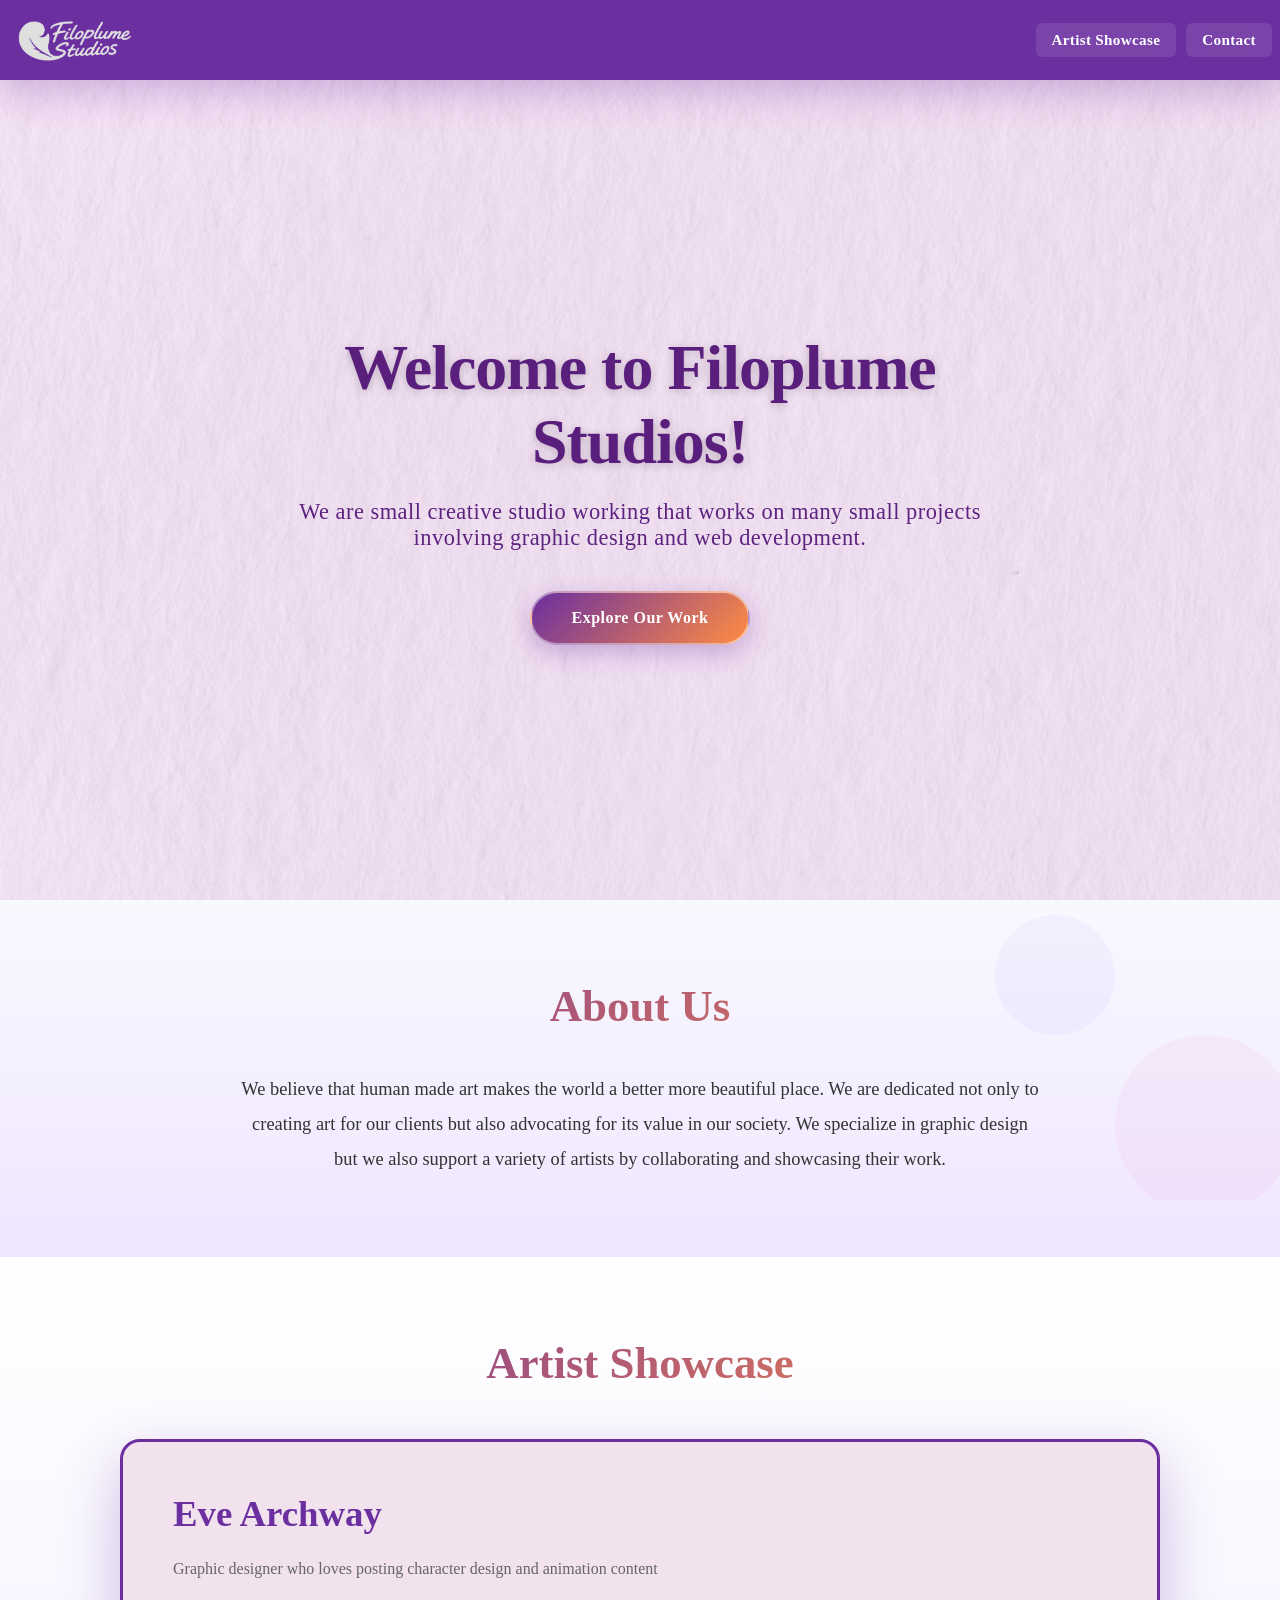
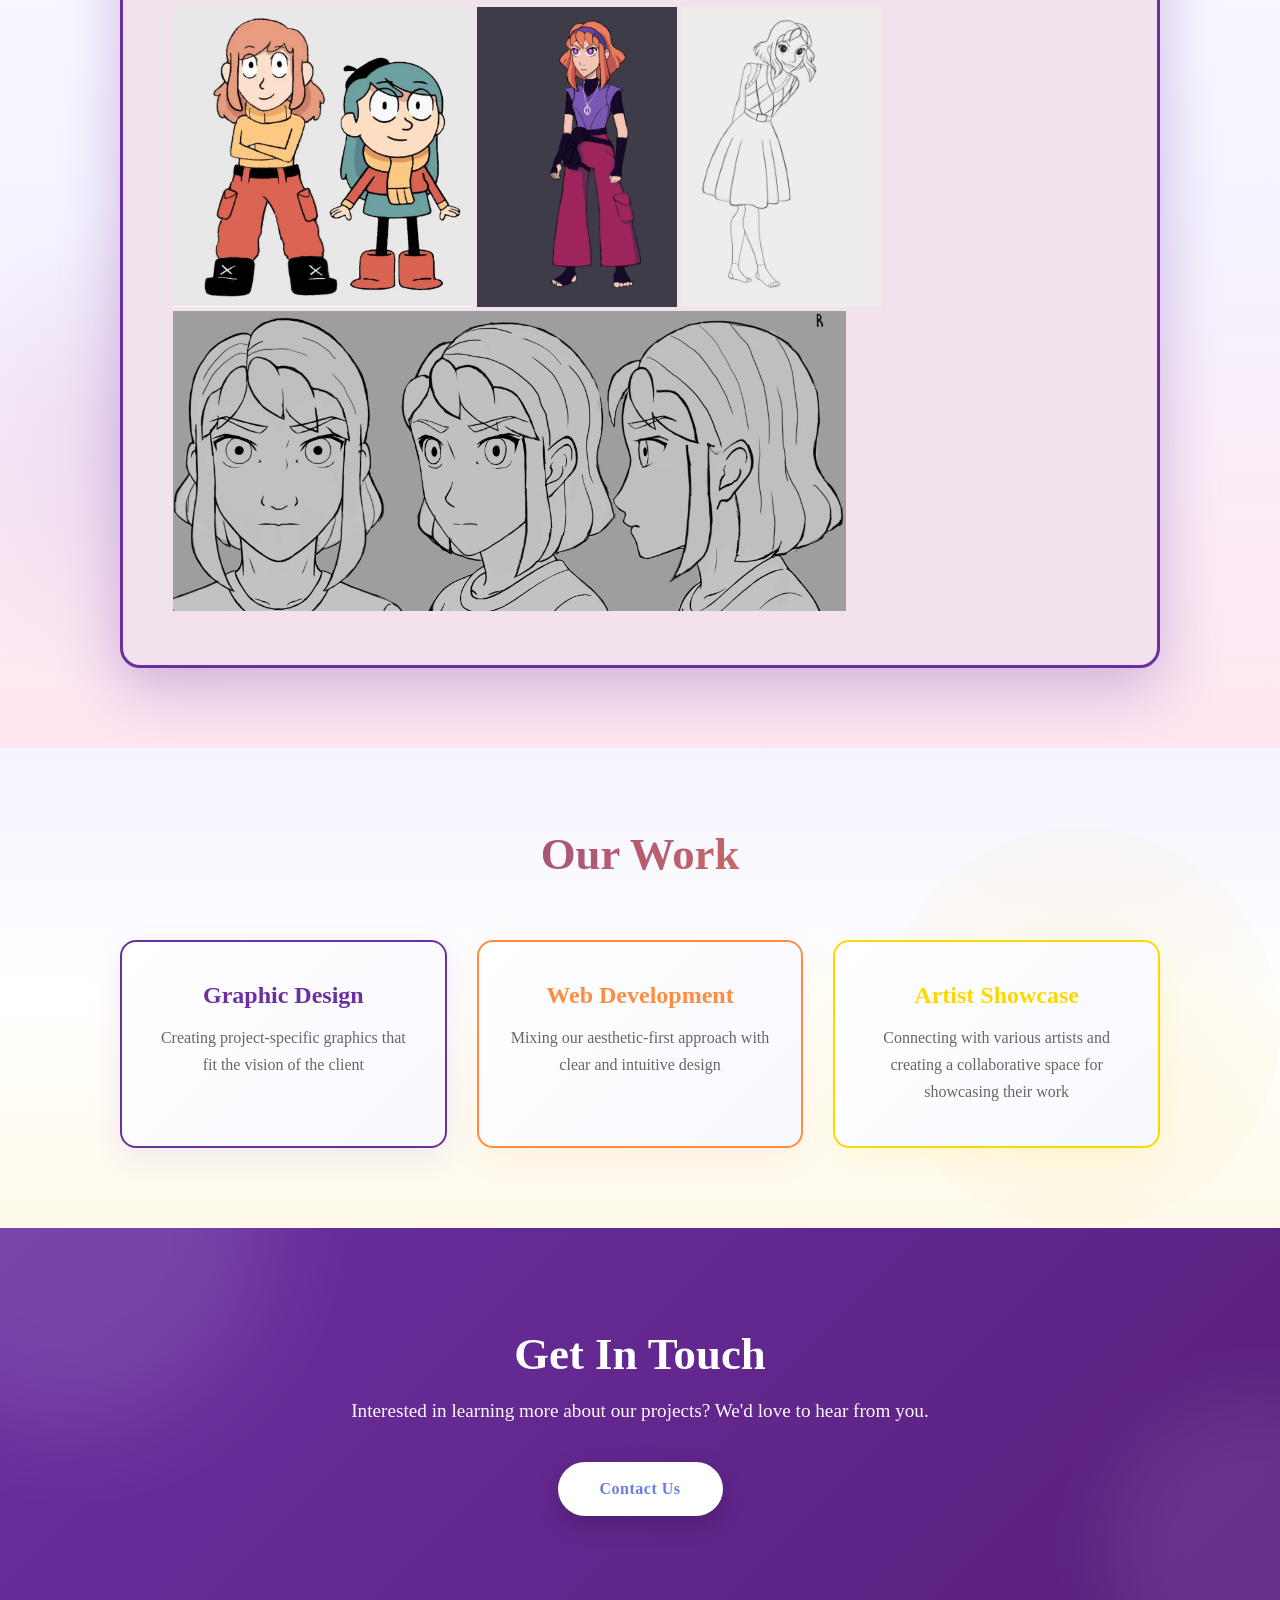
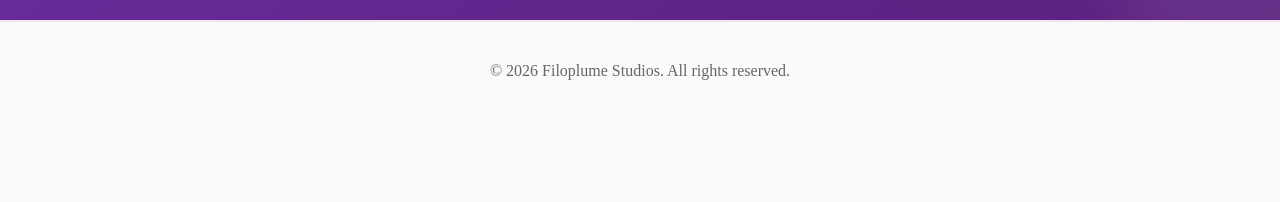
==== commit 75956e89: "Added images to Eve Archway Artist Showcase" ====
--- a/index.html
+++ b/index.html
@@ -54,6 +54,10 @@
             <div class="project-content">
               <h3>Eve Archway</h3>
               <p>Graphic designer who loves posting character design and animation content</p>
+              <img src="images/ref-zephie-30205.jpg" alt="Artwork by Eve Archway" height="300px">
+              <img src="images/ref-zephie-57392.png" alt="Artwork by Eve Archway" height="300px">
+              <img src="images/ref-zephie-92845.png" alt="Artwork by Eve Archway" height="300px">
+              <img src="images/ref-zephie-52346.png" alt="Artwork by Eve Archway" height="300px">
             </div>
           </div>
         </div>
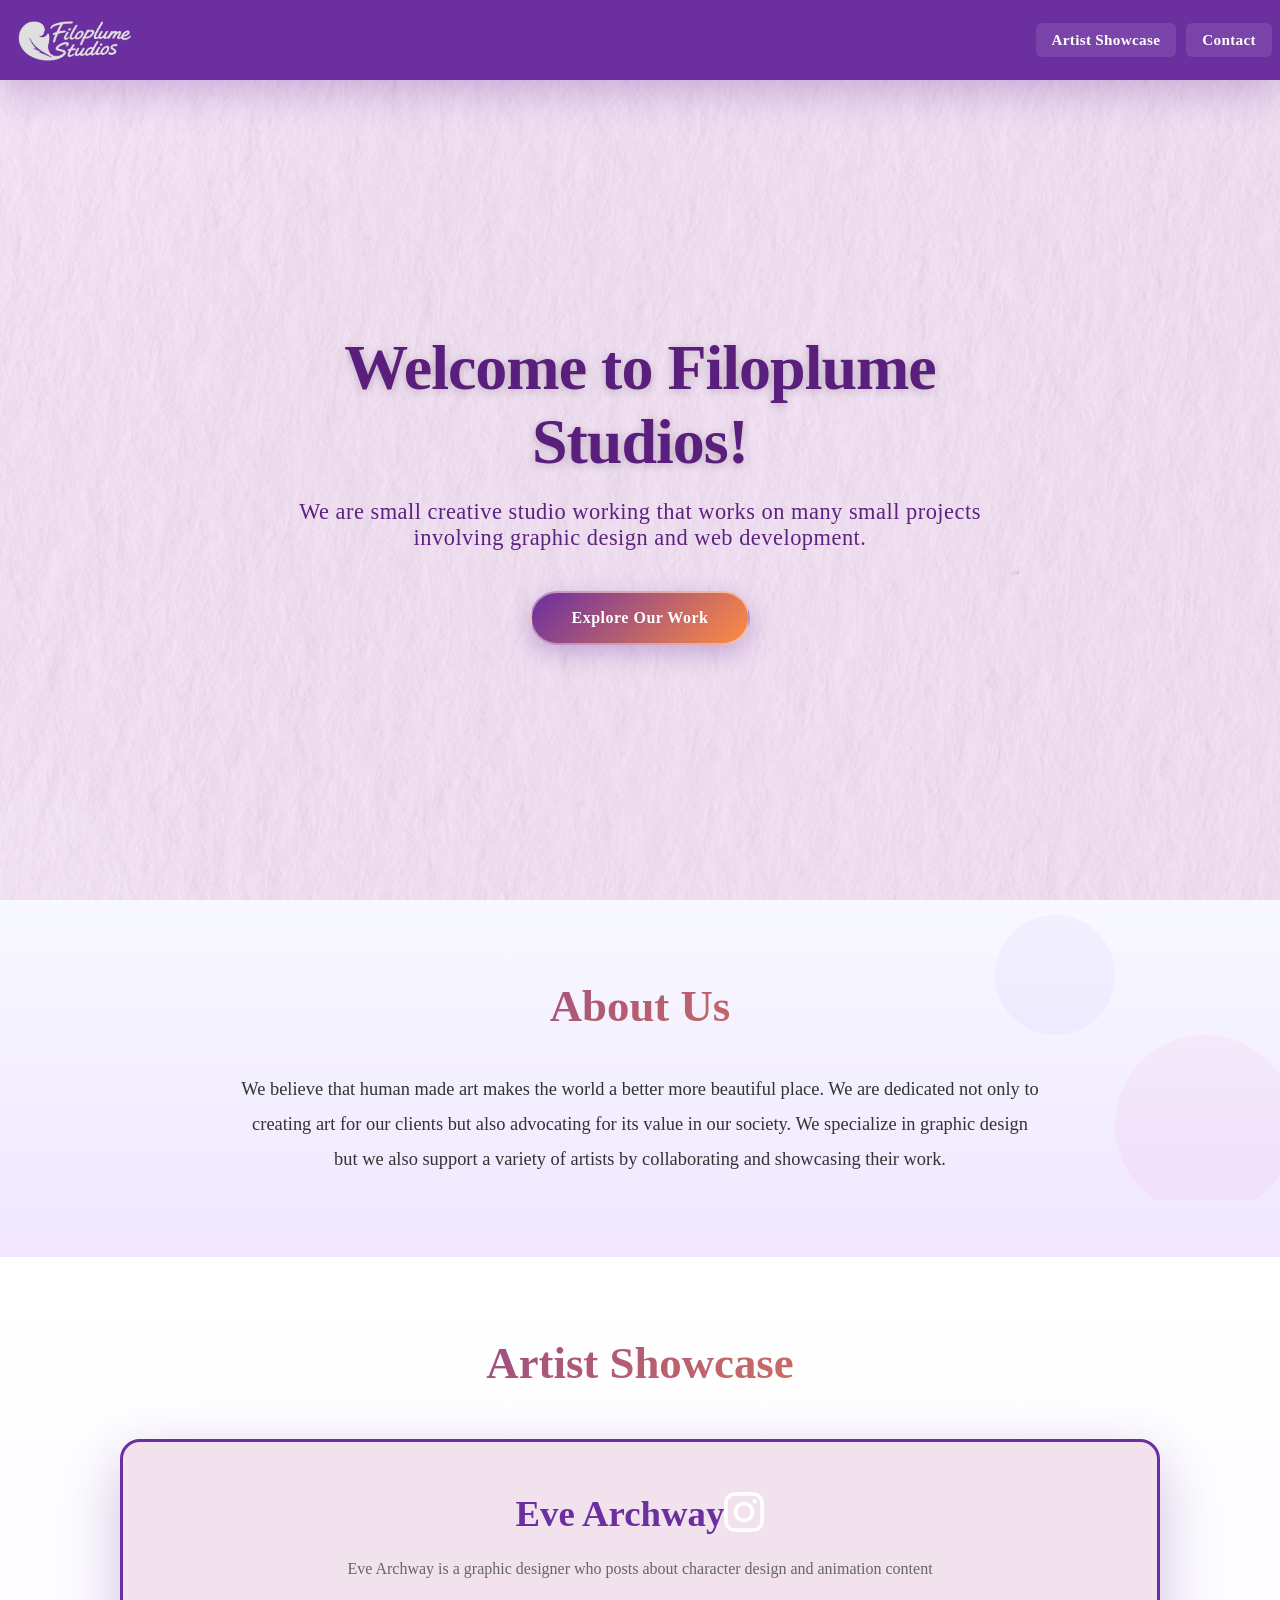
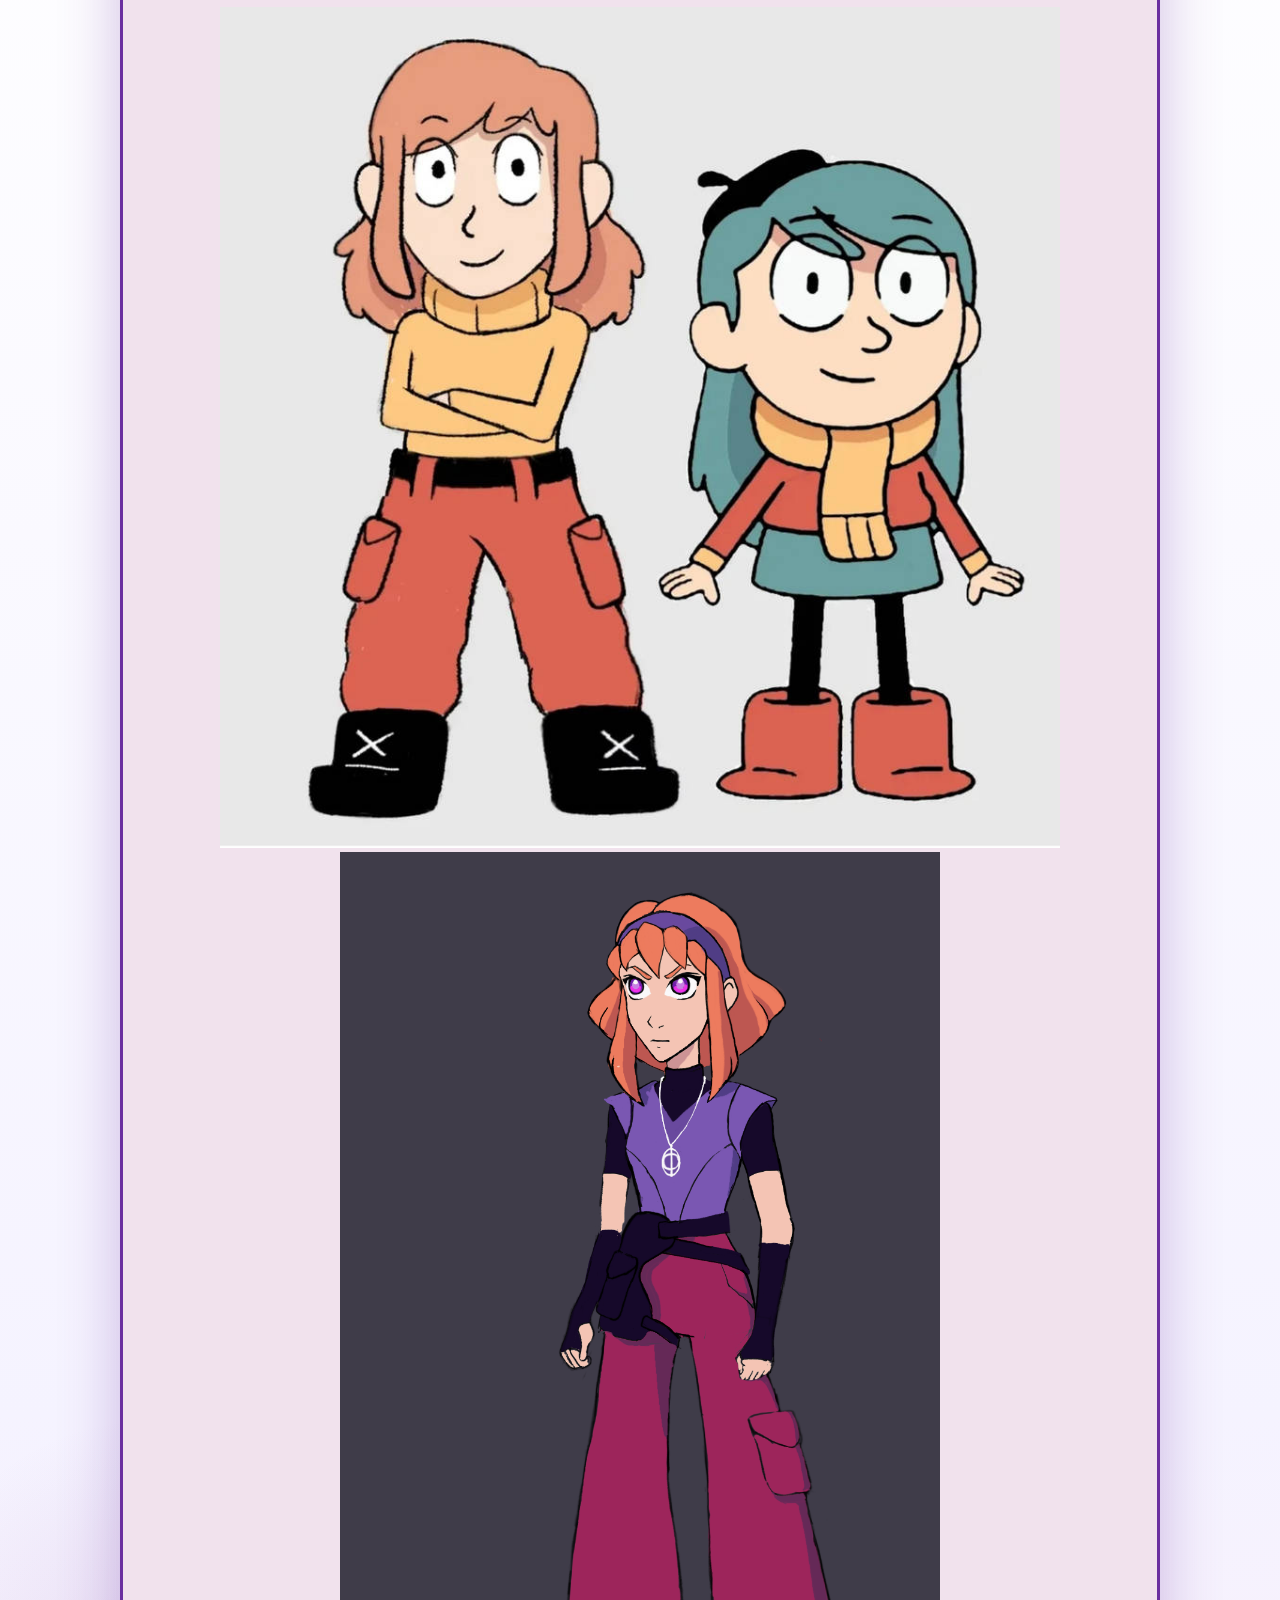
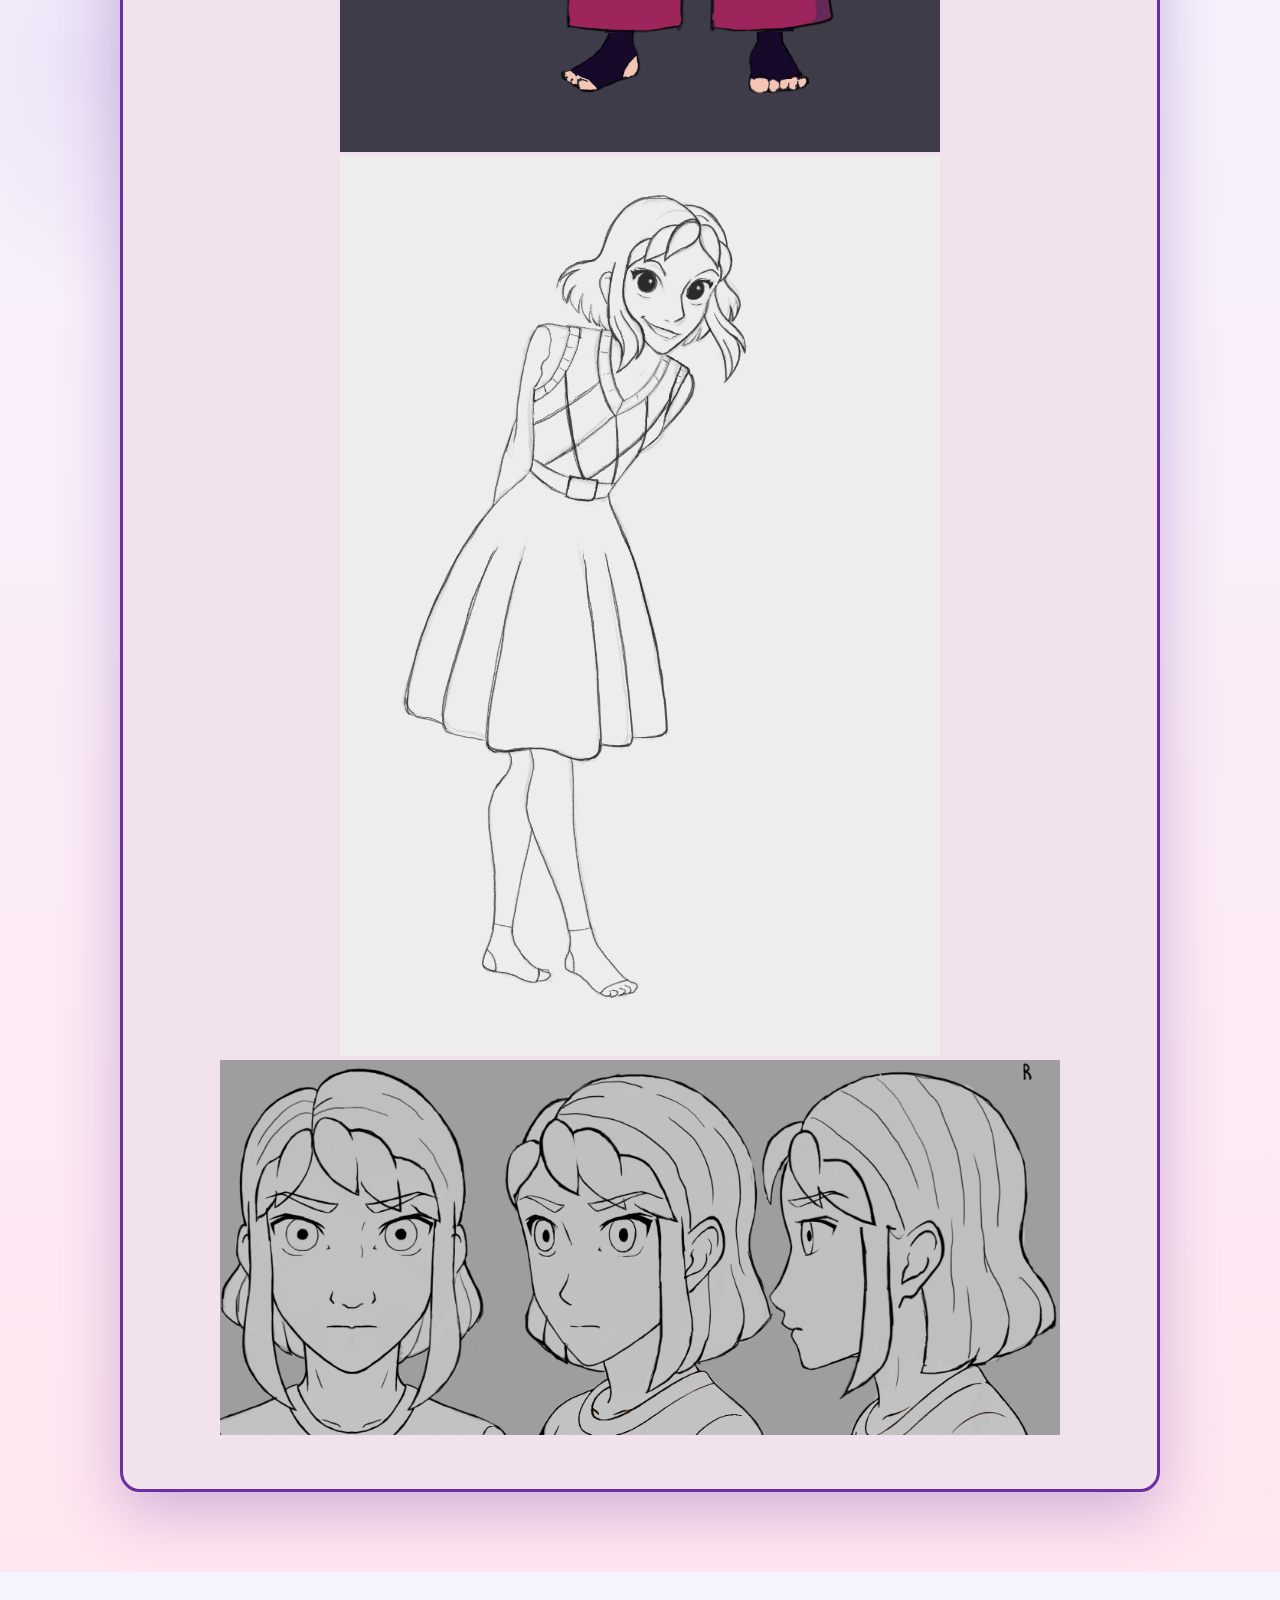
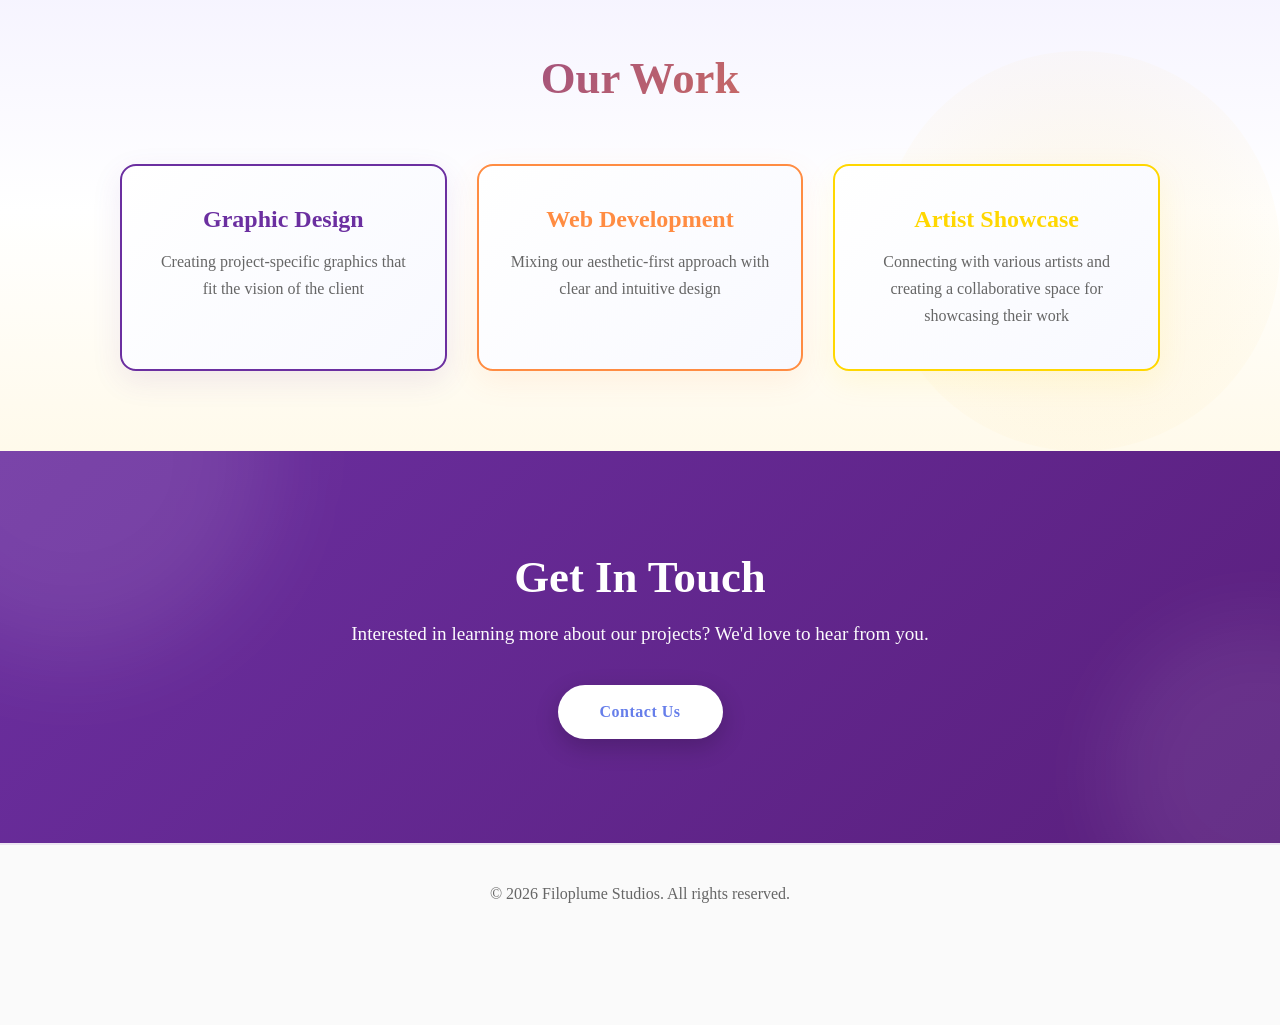
==== commit b237bf0d: "Project card changes: fixed images, minor rephrasing" ====
--- a/index.html
+++ b/index.html
@@ -52,12 +52,17 @@
           <h2>Artist Showcase</h2>
           <div class="project-card featured">
             <div class="project-content">
-              <h3>Eve Archway</h3>
-              <p>Graphic designer who loves posting character design and animation content</p>
-              <img src="images/ref-zephie-30205.jpg" alt="Artwork by Eve Archway" height="300px">
-              <img src="images/ref-zephie-57392.png" alt="Artwork by Eve Archway" height="300px">
-              <img src="images/ref-zephie-92845.png" alt="Artwork by Eve Archway" height="300px">
-              <img src="images/ref-zephie-52346.png" alt="Artwork by Eve Archway" height="300px">
+              <div class="project-card-title">
+                <h3>Eve Archway</h3>
+                <a href="https://www.instagram.com/eve.archway?igsh=MWdicXMxZG9wZ3lvNg==" target="_blank" aria-label="Eve Archway Instagram">
+                  <img class="socials-icon-link" src="images/instagram-white-icon.png" alt="Instagram icon" height="40px" width="40px">
+                </a>
+              </div>
+              <p>Eve Archway is a graphic designer who posts about character design and animation content</p>
+              <img class="project-card-image" src="images/ref-zephie-30205.jpg" alt="Artwork by Eve Archway">
+              <img class="project-card-image" src="images/ref-zephie-57392.png" alt="Artwork by Eve Archway">
+              <img class="project-card-image" src="images/ref-zephie-92845.png" alt="Artwork by Eve Archway">
+              <img class="project-card-image" src="images/ref-zephie-52346.png" alt="Artwork by Eve Archway">
             </div>
           </div>
         </div>
--- a/css/main.css
+++ b/css/main.css
@@ -343,11 +343,27 @@
 }
 
 .project-content {
+  width: 90%;
   flex: 1;
   position: relative;
   z-index: 1;
-}
-
+  text-align: center;
+}
+.project-content .project-card-title {
+  display: flex;
+  justify-content: center;
+}
+.project-content .project-card-image {
+  max-width: 90%;
+}
+
+@media (max-width: 768px) {
+  .project-card.featured {
+    flex-direction: column;
+    padding: 30px;
+    gap: 30px;
+  }
+}
 .project-content h3 {
   font-size: 2.3rem;
   margin-bottom: 20px;
